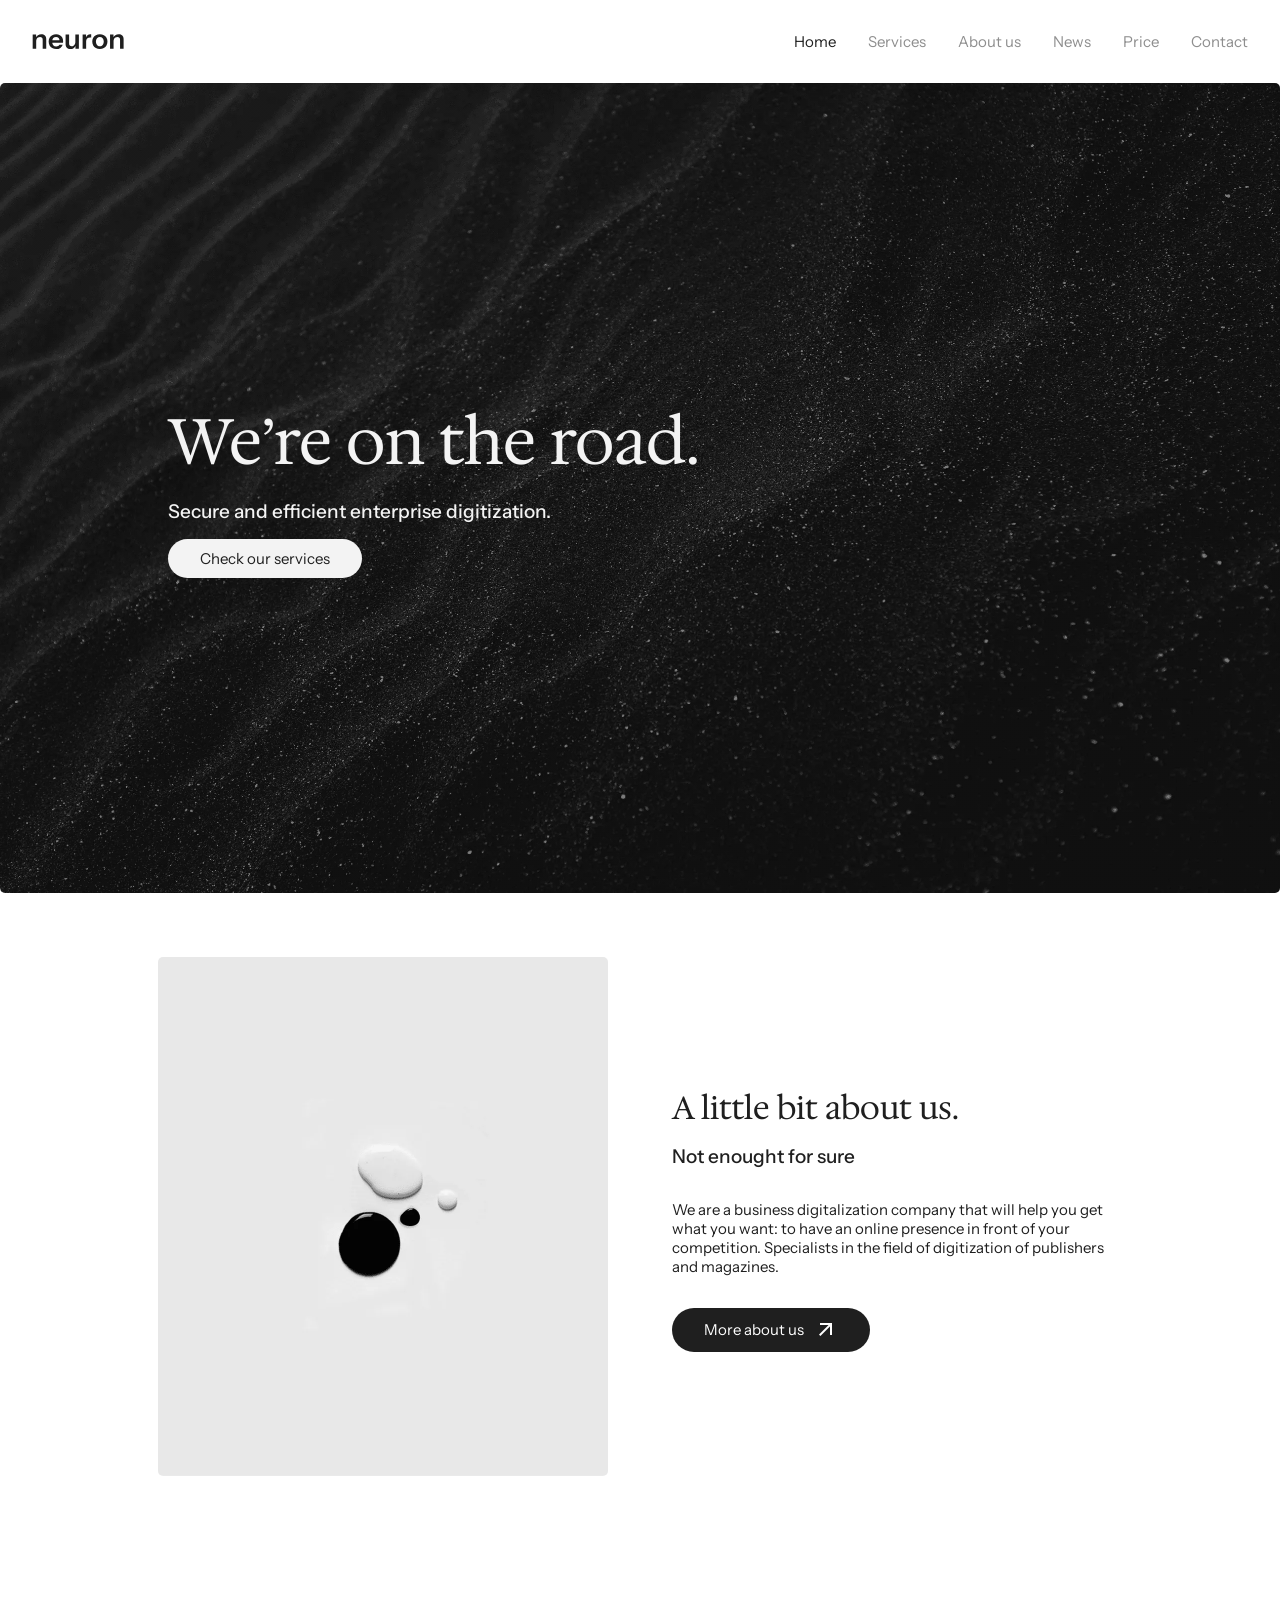
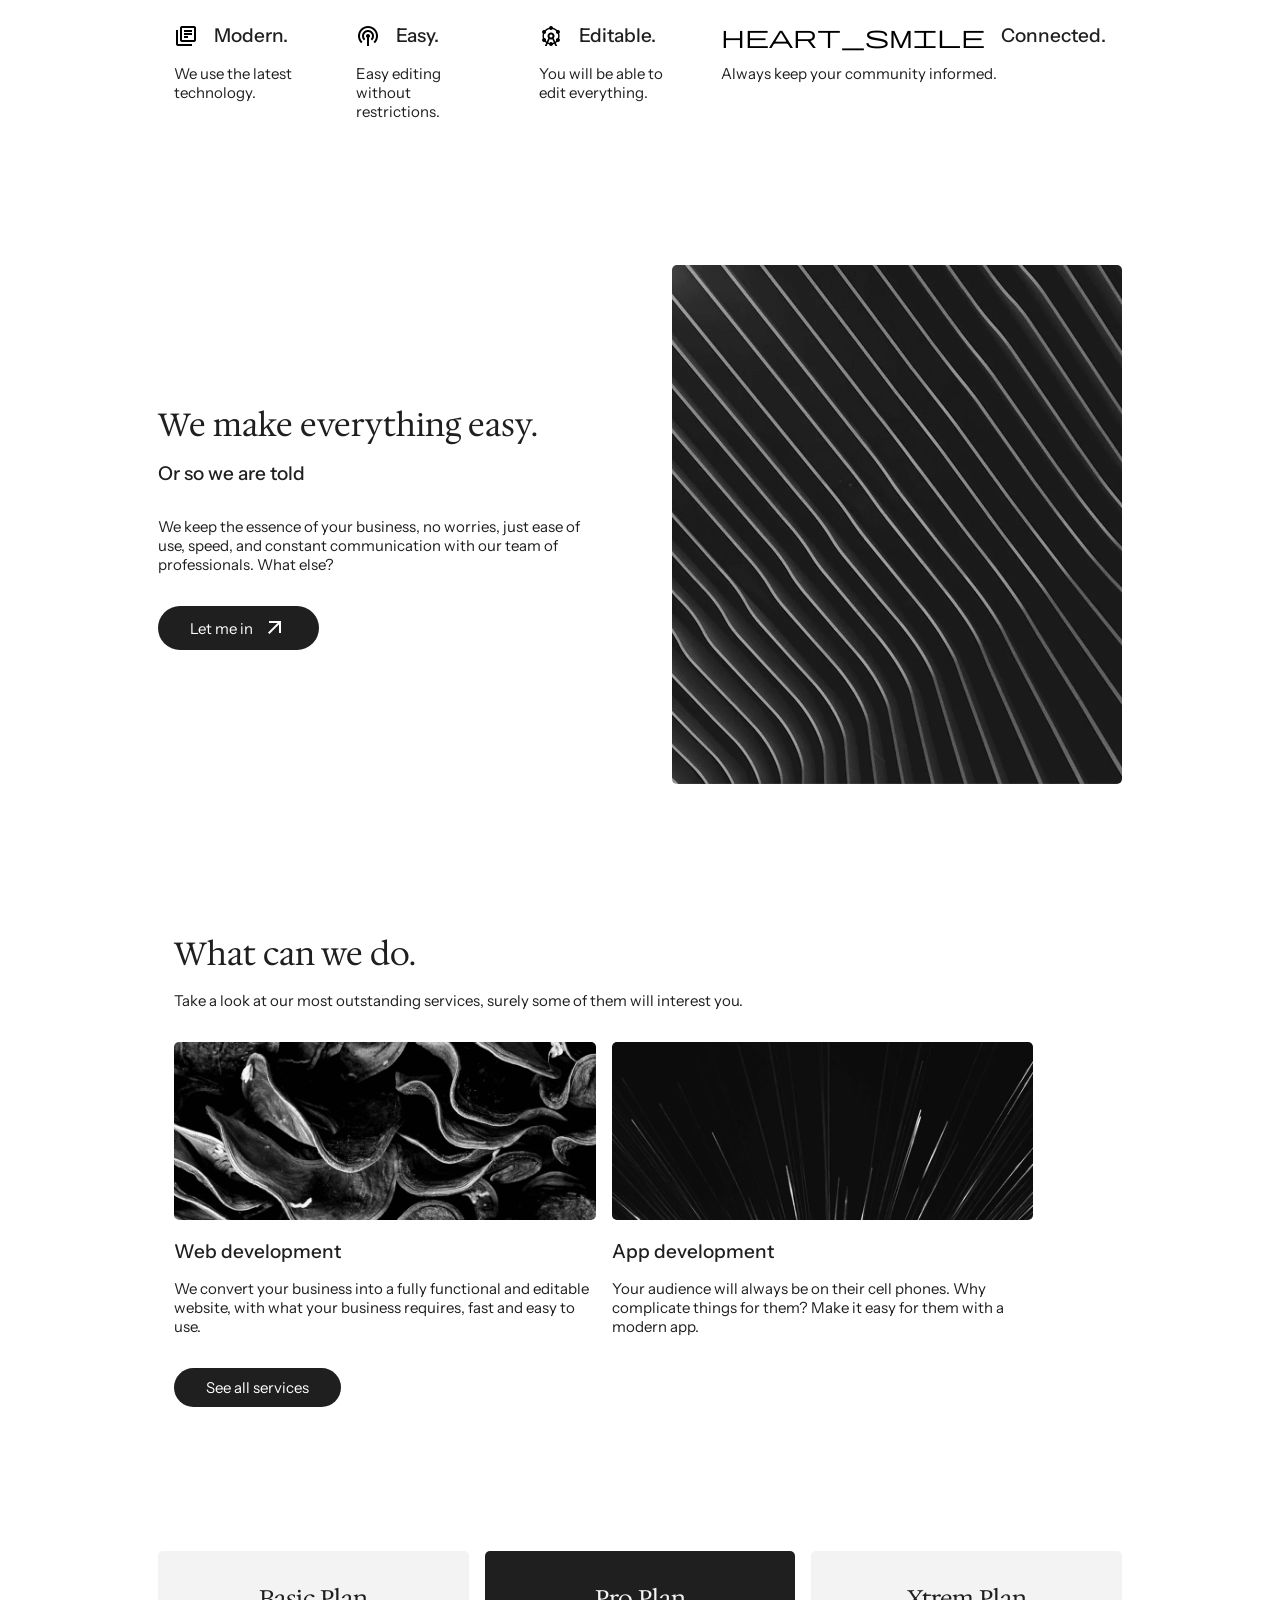
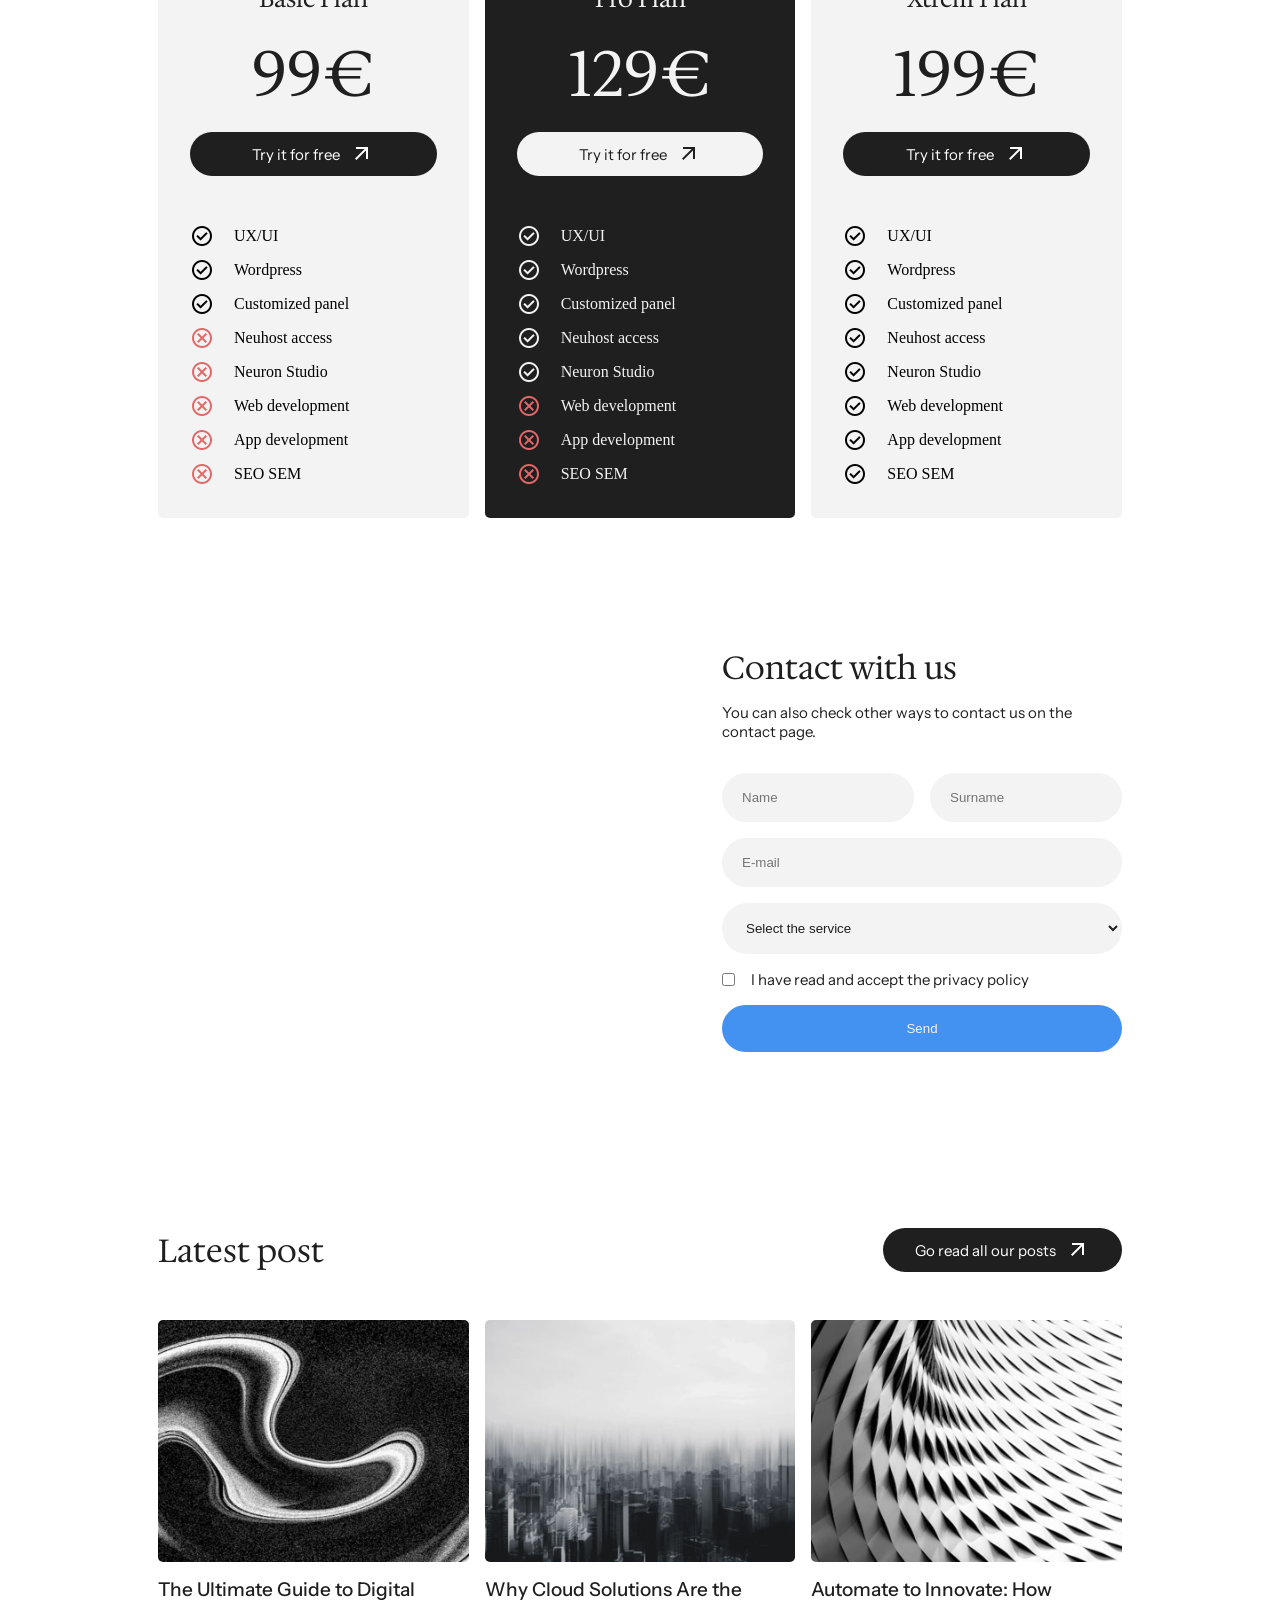
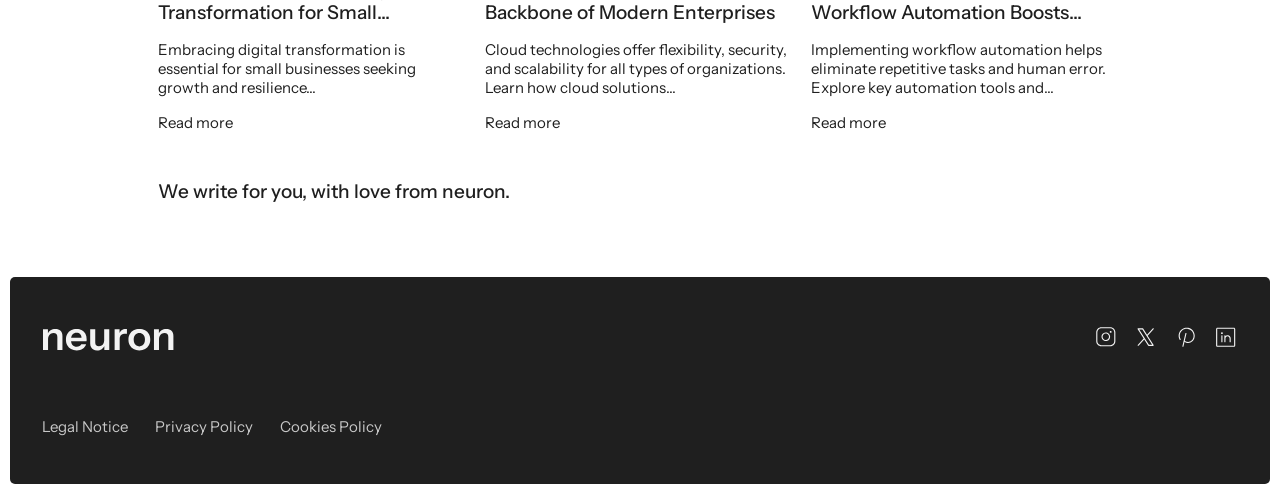
==== index.html @ 32d7fab7 "cambios" ====
<!DOCTYPE html>
<html lang="en">

<head>
    <meta charset="UTF-8">
    <meta name="viewport" content="width=device-width, initial-scale=1.0">
    <title>Neuron - Home</title>
    <link rel="stylesheet" href="css/index.css">
    <link href="https://fonts.googleapis.com/css2?family=Material+Symbols+Outlined" rel="stylesheet">
</head>

<body>

    <!--Header-->
    <header class="Header">
        <img class="Header__image" src="media/logo-black.svg" alt="">
        <nav class="Header__menu">
            <ul>
                <li class="Header__link"> <a href="#">Home</a></li>
                <li class="Header__link"> <a href="services.html">Services</a></li>
                <li class="Header__link"> <a href="about-us.html">About us</a></li>
                <li class="Header__link"> <a href="news.html">News</a></li>
                <li class="Header__link"> <a href="#price">Price</a></li>
                <li class="Header__link"> <a href="contact.html">Contact</a></li>
            </ul>
            <span class="material-symbols-outlined">menu</span>
        </nav>
    </header>
    <!-- / Header-->

    <!--Hero banner-->
    <section class="section Hero__banner">
        <div class="container Hero-banner__block">
            <h1>We’re on the road.</h1>
            <h4>Secure and efficient enterprise digitization.</h4>
            <a class="btn" href="#">Check our services</a>
        </div>
    </section>
    <!-- / Hero banner-->

    <!--Hero 1-->
    <section class="section hero-text">
        <div class="container hero-text__block">
            <div class="hero-text__image">
                <img src="media/Home-img-1.webp" alt="">
            </div>
            <div class="hero-text__content">
                <div class="hero-text__titles">
                    <h2>A little bit about us.</h2>
                    <h4>Not enought for sure</h4>
                </div>
                <p>We are a business digitalization company that will help you get what you want: to have an online
                    presence in front of your competition. Specialists in the field of digitization of publishers and
                    magazines.</p>
                <a class="btn" href="#">More about us <span class="material-symbols-outlined">arrow_outward</span></a>
            </div>
        </div>
    </section>
    <!-- / Hero 1-->

    <!--Icon cards-->
    <section class="section icon-cards ">
        <div class="container icon-cards__block">
            <div class="icon-cards__card">
                <div class="icon-cards__title">
                    <span class="material-symbols-outlined">library_books</span>
                    <h4>Modern.</h4>
                </div>
                <p>We use the latest technology.</p>
            </div>
            <div class="icon-cards__card">
                <div class="icon-cards__title">
                    <span class="material-symbols-outlined">podcasts</span>
                    <h4>Easy.</h4>
                </div>
                <p>Easy editing without restrictions.</p>
            </div>
            <div class="icon-cards__card">
                <div class="icon-cards__title">
                    <span class="material-symbols-outlined">attractions</span>
                    <h4>Editable.</h4>
                </div>
                <p>You will be able to edit everything.</p>
            </div>
            <div class="icon-cards__card">
                <div class="icon-cards__title">
                    <span class="material-symbols-outlined">heart_smile</span>
                    <h4>Connected.</h4>
                </div>
                <p>Always keep your community informed.</p>
            </div>
        </div>
    </section>
    <!-- / Icon cards-->

    <!--Hero-2-->
    <section class="section hero-text">
        <div class="container hero-text__block">
            <div class="hero-text__content">
                <div class="hero-text__titles">
                    <h2>We make everything easy.</h2>
                    <h4>Or so we are told</h4>
                </div>
                <p>We keep the essence of your business, no worries, just ease of use, speed, and constant communication
                    with our team of professionals. What else?</p>
                <a class="btn" href="#">Let me in <span class="material-symbols-outlined">arrow_outward</span></a>
            </div>
            <div class="hero-text__image">
                <img src="media/Home-img-2.webp" alt="">
            </div>
        </div>
    </section>
    <!-- / Hero 2-->


    <!--Services-->
    <section class="section services">
        <div class="container services__block">
            <h2>What can we do.</h2>
            <p>Take a look at our most outstanding services, surely some of them will interest you.</p>
            <div class="services__cards">
                <div class="services__card">
                    <div class="services__images">
                        <img src="media/Services-1.webp" alt="">
                    </div>
                    <h4>Web development</h4>
                    <p>We convert your business into a fully functional and editable website, with what your business
                        requires, fast and easy to use.</p>
                </div>
                <div class="services__card">
                    <div class="services__images">
                        <img src="media/Services-2.webp" alt="">
                    </div>
                    <h4>App development</h4>
                    <p>Your audience will always be on their cell phones. Why complicate things for them? Make it easy
                        for them with a modern app.</p>
                </div>
            </div>
            <a class="btn" href="#">See all services</a>
        </div>
    </section>
    <!-- / Services-->

    <!--Prices-->
    <section id="price" class="section prices">
        <div class="container prices__block">
            <div class="prices__card">
                <div class="prices__heading">
                    <h3>Basic Plan</h3>
                    <span class="h1">99€</span>
                    <a Class="btn" href="#">Try it for free <span
                            class="material-symbols-outlined">arrow_outward</span></a>
                </div>
                <ul class="prices__list">
                    <li class="prices__item"> <span class="material-symbols-outlined">check_circle</span> UX/UI </li>
                    <li class="prices__item"> <span class="material-symbols-outlined">check_circle</span> Wordpress
                    </li>
                    <li class="prices__item"> <span class="material-symbols-outlined">check_circle</span> Customized
                        panel </li>
                    <li class="red prices__item"> <span class="material-symbols-outlined">cancel</span> Neuhost access
                    </li>
                    <li class="red prices__item"> <span class="material-symbols-outlined">cancel</span> Neuron Studio
                    </li>
                    <li class="red prices__item"> <span class="material-symbols-outlined">cancel</span> Web development
                    </li>
                    <li class="red prices__item"> <span class="material-symbols-outlined">cancel</span> App development
                    </li>
                    <li class="red prices__item"> <span class="material-symbols-outlined">cancel</span> SEO SEM </li>
                </ul>
            </div>
            <div class="prices__card black">
                <div class="prices__heading">
                    <h3>Pro Plan</h3>
                    <span class="h1">129€</span>
                    <a Class="btn" href="#">Try it for free <span
                            class="material-symbols-outlined">arrow_outward</span></a>
                </div>
                <ul class="prices__list">
                    <li class="prices__item"> <span class="material-symbols-outlined">check_circle</span> UX/UI </li>
                    <li class="prices__item"> <span class="material-symbols-outlined">check_circle</span> Wordpress
                    </li>
                    <li class="prices__item"> <span class="material-symbols-outlined">check_circle</span> Customized
                        panel </li>
                    <li class="prices__item"> <span class="material-symbols-outlined">check_circle</span> Neuhost access
                    </li>
                    <li class="prices__item"> <span class="material-symbols-outlined">check_circle</span> Neuron Studio
                    </li>
                    <li class="red prices__item"> <span class="material-symbols-outlined">cancel</span> Web development
                    </li>
                    <li class="red prices__item"> <span class="material-symbols-outlined">cancel</span> App development
                    </li>
                    <li class="red prices__item"> <span class="material-symbols-outlined">cancel</span> SEO SEM </li>
                </ul>
            </div>
            <div class="prices__card">
                <div class="prices__heading">
                    <h3>Xtrem Plan</h3>
                    <span class="h1">199€</span>
                    <a Class="btn" href="#">Try it for free <span
                            class="material-symbols-outlined">arrow_outward</span></a>
                </div>
                <ul class="prices__list">
                    <li class="prices__item"> <span class="material-symbols-outlined">check_circle</span> UX/UI </li>
                    <li class="prices__item"> <span class="material-symbols-outlined">check_circle</span> Wordpress
                    </li>
                    <li class="prices__item"> <span class="material-symbols-outlined">check_circle</span> Customized
                        panel </li>
                    <li class="prices__item"> <span class="material-symbols-outlined">check_circle</span> Neuhost access
                    </li>
                    <li class="prices__item"> <span class="material-symbols-outlined">check_circle</span> Neuron Studio
                    </li>
                    <li class="prices__item"> <span class="material-symbols-outlined">check_circle</span> Web
                        development </li>
                    <li class="prices__item"> <span class="material-symbols-outlined">check_circle</span> App
                        development </li>
                    <li class="prices__item"> <span class="material-symbols-outlined">check_circle</span> SEO SEM </li>
                </ul>
            </div>
        </div>
    </section>
    <!-- / Prices-->

    <!--Contact-->
    <section class="section contact">
        <div class="container contact__block">
            <div class="contact__map">
                <iframe
                    src="https://www.google.com/maps/embed?pb=!1m18!1m12!1m3!1d414.15770624673235!2d-0.35536338507830945!3d39.47865027854666!2m3!1f0!2f0!3f0!3m2!1i1024!2i768!4f13.1!3m3!1m2!1s0xd604f49cc253387%3A0xa7be35bdeeb341d2!2sCEI%20Centro%20de%20Estudios%20Innovaci%C3%B3n.%20Cursos%20y%20masters%20de%20dise%C3%B1o%2C%20interiores%2C%20web%2C%20videojuegos%2C%20cloud%2C%20data%20y%20marketing%20digital!5e0!3m2!1ses!2ses!4v1770633653352!5m2!1ses!2ses"
                    height="450" style="border:0;" allowfullscreen="" loading="lazy"
                    referrerpolicy="no-referrer-when-downgrade"></iframe>
            </div>
            <div class="contact__content">
                <div class="contact__heading">
                    <h2>Contact with us</h2>
                    <p>You can also check other ways to contact us on the contact page.</p>
                </div>
                <form action="#" method="post">
                    <div class="form--row">
                        <!--Nombre-->
                        <label for="name" style="display:none;"></label>
                        <input id="name" type="text" name="name" placeholder="Name">

                        <!--Surname-->
                        <label for="surname" style="display:none;"></label>
                        <input id="surname" type="text" name="surname" placeholder="Surname">
                    </div>

                    <!--Email-->
                    <label for="email" style="display:none;"></label>
                    <input id="email" type="email" placeholder="E-mail" name="email">

                    <!--Services-->
                    <label for="services" style="display:none;"></label>
                    <select name="services" id="services">
                        <option value="1" selected disabled>Select the service</option>
                        <option value="2">Item 2</option>
                        <option value="3">Item 3</option>
                        <option value="4">Item 4</option>
                    </select>

                    <!--Checkbox-->
                    <div class="form--row acceptance">
                        <label for="privacy-policy">I have read and accept the privacy policy</label>
                        <input id="privacy-policy" type="checkbox" name="check">
                    </div>
                    <input class="boton-send" type="submit" value="Send">

                </form>
            </div>
        </div>

    </section>
    <!-- / Contact-->

    <!--Posts-->
    <section class="section latest-post">
        <div class="container latest-post__block">
            <div class="latest-post__heading">
                <h2>Latest post</h2>
                <a class="btn" href="#">Go read all our posts <span
                        class="material-symbols-outlined">arrow_outward</span></a>
            </div>
            <div class="latest-post__cards">
                <div class="latest-post__card">
                    <img src="media/News-1.webp" alt="">
                    <h4>The Ultimate Guide to Digital Transformation for Small...</h4>
                    <p>Embracing digital transformation is essential for small businesses seeking growth and
                        resilience...</p>
                    <a class="latest-post__btn" href="#">Read more</a>
                </div>
                <div class="latest-post__card">
                    <img src="media/News-2.webp" alt="">
                    <h4>Why Cloud Solutions Are the Backbone of Modern Enterprises</h4>
                    <p>Cloud technologies offer flexibility, security, and scalability for all types of organizations.
                        Learn how cloud solutions...</p>
                    <a class="latest-post__btn" href="#">Read more</a>
                </div>
                <div class="latest-post__card">
                    <img src="media/News-3.webp" alt="">
                    <h4>Automate to Innovate: How Workflow Automation Boosts...</h4>
                    <p>Implementing workflow automation helps eliminate repetitive tasks and human error. Explore key
                        automation tools and...</p>
                    <a class="latest-post__btn" href="#">Read more</a>
                </div>
            </div>
            <h4>We write for you, with love from neuron.</h4>
        </div>
    </section>
    <!-- / Posts-->

    <!--Footer-->
    <footer>
        <div class="footer__block">
            <div class="footer__heading">
                <img class="footer__logo" src="media/logo-light.svg" alt="">
                <ul class="footer__icons">
                    <li><a href="#"><img src="media/InstagramLogo.svg" alt=""></a></li>
                    <li><a href="#"><img src="media/XLogo.svg" alt=""></a></li>
                    <li><a href="#"><img src="media/PinterestLogo.svg" alt=""></a></li>
                    <li><a href="#"><img src="media/LinkedinLogo.svg" alt=""></a></li>
                </ul>
            </div>
            <ul class="footer__links">
                <li><a class="footer__" href="#">Legal Notice</a></li>
                <li><a class="footer__" href="#">Privacy Policy</a></li>
                <li><a class="footer__" href="#">Cookies Policy</a></li>
            </ul>
        </div>
    </footer>
    <!-- / Footer-->
</body>

</html>
---- css/index.css ----
@import url('https://fonts.googleapis.com/css2?family=Hedvig+Letters+Serif:opsz@12..24&family=Instrument+Sans:ital,wght@0,400..700;1,400..700&display=swap');

:root {
    /* colores */
    --color-text: #1f1f1f;
    --color-light: #F3F3F3;
    --color-main: #4391F0;



    /* Fuentes */
    --font-titles: 'Hedvig Letters Serif', serif;
    --font-text: 'Instrument Sans', sans-serif;

    /* Size */
    --max-width: 60.25rem;
    --max-width-xl: 90rem;
}

/* Reset CSS*/
* {
    box-sizing: border-box;
    margin: 0;
    padding: 0;
    scroll-behavior: smooth;
}

img {
    max-width: 100%;
    width: 100%;
}

input {
    outline: none;
}

/* / Reset CSS */

/* Components */
.btn {
    padding: .625rem 2rem;
    border-radius: 2.375rem;
    background-color: var(--color-text);
    color: white;

    display: flex;
    justify-content: center;
    align-items: center;
    gap: .625rem;

    & span {
        font-size: 1.5rem;
    }

    @media (max-width: 45rem) {
        width: 100%;
    }

    &:hover {
        opacity: 0.8;
    }
}

/* Components - Inputs */

input,
select {
    padding: 1rem 1.1875rem;
    border-radius: 6.25rem;
    border: none;
    background-color: var(--color-light);
    color: var(--color-text);
    width: 100%;
}

input[type="submit"] {
    background-color: var(--color-main);
    color: var(--color-light);
}

.form--row {
    display: flex;
    align-items: center;
    gap: 1rem;


}


/* Components - text */
h1,
.h1 {
    font: 400 clamp(3rem, 5vw, 4rem) var(--font-titles);
    color: var(--color-text);
}

h2,
.h2 {
    font: 400 clamp(1.5rem, 5vw, 2rem) var(--font-titles);
    color: var(--color-text);
}

h3,
.h3 {
    font: 400 clamp(1.1875rem, 5vw, 1.5rem) var(--font-titles);
    color: var(--color-text);
}

h4,
.h4 {
    font: 500 clamp(1.0625rem, 5vh, 1.1875rem) var(--font-text);
    color: var(--color-text);
}

p,
.p,
label {
    font: 400 .9375rem var(--font-text);
    color: var(--color-text);
}

a,
.link li {
    font: 400 .9375rem var(--font-text);
    text-decoration: none;
}

.section {
    padding: clamp(2rem, 5vw, 4rem) 1rem;
    max-width: var(--max-width-xl);
    margin: 0 auto;
}

.container {
    max-width: var(--max-width);
    margin: 0 auto;
}

/*Components - text ---END*/

/* hero header*/
.Header {
    padding: clamp(1rem, 5vw, 2rem);
    display: flex;
    justify-content: space-between;
    max-width: var(--max-width-xl);
    margin: 0 auto;
}

.Header__image {
    max-width: 5.75rem;
}


.Header__menu ul {
    list-style: none;
    display: flex;
    gap: 2rem;

    @media (max-width: 45rem) {
        display: none;
    }
}


.Header__link a {
    display: flex;
    color: var(--color-text);
    opacity: 50%;

    &[href="#"] {
        opacity: 100%;
    }
}

/*Hero header---END*/


/* Hero Banner*/
.Hero__banner {
    background-image: linear-gradient(rgba(31, 31, 31, 0.2), rgba(31, 31, 31, 0.2)), url(../media/Home-banner.webp);
    background-size: cover;
    background-position: center center;
    background-repeat: no-repeat;
    min-height: 90vh;

    border-radius: 5px;

    display: flex;
    justify-content: center;
    align-items: center;
}

.Hero-banner__block {
    display: flex;
    flex-flow: column nowrap;
    width: 100%;
    gap: 1rem;
    padding: .625rem;
    align-items: start;
}

.Hero-banner__block h1,
.Hero-banner__block h4 {
    color: var(--color-light)
}

.Hero-banner__block .btn {
    background-color: var(--color-light);
    color: var(--color-text);
    opacity: 100%;
}

/*Hero Banner---END*/


/*hero text*/
.hero-text__block {
    display: flex;
    flex-flow: row wrap;
    align-items: center;
    gap: 4rem;
}

.hero-text__image {
    flex: 1 1 18.75rem;

    @media (max-width: 45rem) {
        order: 0;
    }
}

.hero-text__image img {
    border-radius: 5px;
}

.hero-text__content {
    display: flex;
    flex-flow: column nowrap;
    flex: 1 1 18.75rem;
    gap: 32px;
    align-items: start;

    @media (max-width: 45rem) {
        order: 1;
    }
}

.hero-text__titles {
    display: flex;
    flex-flow: column nowrap;
    gap: 1rem;
}

/* Icon cards*/
.icon-cards__block {
    display: flex;
    flex-flow: row wrap;
    gap: 1.5rem;
}

.icon-cards__card {
    display: flex;
    flex-flow: column nowrap;
    gap: 1rem;
    padding: 1rem;
    flex: 1 1 8.75rem;

    &.contact {
        background-color: var(--color-light);
    }

    & a {
        color: var(--color-text);
        text-decoration: underline;
    }
}

.icon-cards__title {
    display: flex;
    gap: 1rem;

    @media (max-width:45rem) {
        flex-direction: column;
        align-items: flex-start; 
        gap: 0.5rem;
    }
}

/* Services */
.services__block {
    padding: 1rem;
    gap: 1rem;
    display: flex;
    flex-flow: column nowrap;
    align-items: start;
}

.services__cards {
    gap: 1rem;
    padding: 1rem 0rem;
    display: grid;
    grid-template-columns: repeat(auto-fit, minmax(18.75rem, 1fr));
}

.services__card {
    gap: 1rem;
    display: flex;
    flex-flow: column nowrap;
}

.services__card img {
    max-height: 11.125rem;
    border-radius: 5px;
    object-fit: cover;
}


/* Prices */
.prices__block {
    display: flex;
    flex-flow: row wrap;
    gap: 1rem;
}

.prices__card {
    padding: 2rem;
    display: flex;
    flex-flow: column nowrap;
    gap: 3rem;
    background-color: var(--color-light);
    flex: 1 1 15.625rem;
    border-radius: 5px;

    &.black {
        background-color: var(--color-text);
        color: var(--color-light);

        & h3,
        .h1 {
            color: var(--color-light);
        }

        & .btn {
            background-color: var(--color-light);
            color: var(--color-text);
            opacity: 100%;
        }
    }
}

.prices__heading {
    gap: 1rem;
    display: flex;
    flex-flow: column nowrap;
    text-align: center;

}


.prices__list {
    list-style: none;
    display: flex;
    flex-flow: column nowrap;
    gap: .625rem;
}

.prices__item {
    display: flex;
    flex-flow: row nowrap;
    gap: 1.25rem;
    align-items: center;


    &.red span {
        color: #e26868
    }
}


/* Contact Form */
.contact__block {
    display: flex;
    flex-flow: row wrap;
    gap: 4rem;
}

.contact__map {
    flex: 2 1 18.75rem;

    & iframe {
        width: 100%;
        filter: grayscale(1);
    }
}

.contact__content {
    display: flex;
    flex-flow: column nowrap;
    flex: 1 1 18.75rem;
    gap: 2rem;

    & #name, #surname, #email, select {
        border: 1px solid transparent;

        &:focus {
            border: 1px solid black;
        }
    }

    & .boton-send:hover {
        opacity: 80%;
    }
}

.contact__heading {
    display: flex;
    flex-flow: column nowrap;
    gap: .875rem;
}

form {
    display: flex;
    flex-flow: column nowrap;
    gap: 1rem;
}

.acceptance {
    flex-direction: row-reverse;
    justify-content: start;

    & input {
        width: auto;
    }
}

/* Latest post */
.latest-post__block {
    gap: 2rem;
    display: flex;
    flex-flow: column nowrap;
}

.latest-post__heading {
    display: flex;
    flex-flow: row wrap;
    justify-content: space-between;
    align-items: center;
    gap: 1rem;
}

.latest-post__cards {
    display: grid;
    grid-template-columns: repeat(auto-fit, minmax(18.75rem, 1fr));
    gap: 1rem;
    padding: 1rem 0rem;
}

.latest-post__card {
    display: flex;
    flex-flow: column nowrap;
    gap: 1rem;

    & img {
        border-radius: 5px;
    }

    & a {
        color: var(--color-text);
    }
}

/* Footer */
footer {
    padding: .625rem;
}

.footer__block {
    gap: 2rem;
    padding: 2rem;
    display: flex;
    flex-flow: column nowrap;
    max-width: var(--max-width-xl);
    background-color: var(--color-text);
    border-radius: 5px;
    margin: 0 auto;
}

.footer__heading {
    display: flex;
    flex-flow: row wrap;
    align-items: center;
    justify-content: space-between;
    padding: 1rem 0rem;

    & .footer__logo {
        max-width: 8.2769rem;
    }

}

.footer__icons {
    display: flex;
    flex-flow: row wrap;
    gap: 1rem;
    list-style: none;


}

.footer__links {
    gap: 1.6875rem;
    padding: 1rem 0rem;
    display: flex;
    flex-flow: row wrap;
    list-style: none;
    opacity: 0.8;

    & a {
        color: var(--color-light);
    }
}



@media (min-width: 45rem) {
    .Header__menu span {
        display: none;
    }
}

@media (max-width: 45rem) {
    .Header__menu ul {
        display: none;
    }
}


/* ----- SERVICES -----*/

.Hero__banner--small {
    background-size: cover;
    background-position: center center;
    background-repeat: no-repeat;
    min-height: 36vh;
    border-radius: 5px;

    display: flex;
    justify-content: center;
    align-items: center;

    &.services-banner {
        background-image: linear-gradient(rgba(31, 31, 31, 0.8), rgba(31, 31, 31, 0.8)), url(../media/Services-banner.webp);
    }

    &.about-banner {
        background-image: linear-gradient(rgba(31, 31, 31, 0.8), rgba(31, 31, 31, 0.8)), url(../media/About-banner.webp);
    }

    &.news-banner {
        background-image: linear-gradient(rgba(31, 31, 31, 0.8), rgba(31, 31, 31, 0.8)), url(../media/News-banner.webp);
    }

    &.contact-banner {
        background-image: linear-gradient(rgba(31, 31, 31, 0.8), rgba(31, 31, 31, 0.8)), url(../media/News-banner.webp);

    }

}


.Hero-banner__block--small {
    display: flex;
    flex-flow: column nowrap;
    width: 100%;
    gap: 1rem;
    padding: .625rem;
    align-items: center;

    & h1 {
        color: var(--color-light);
    }
}
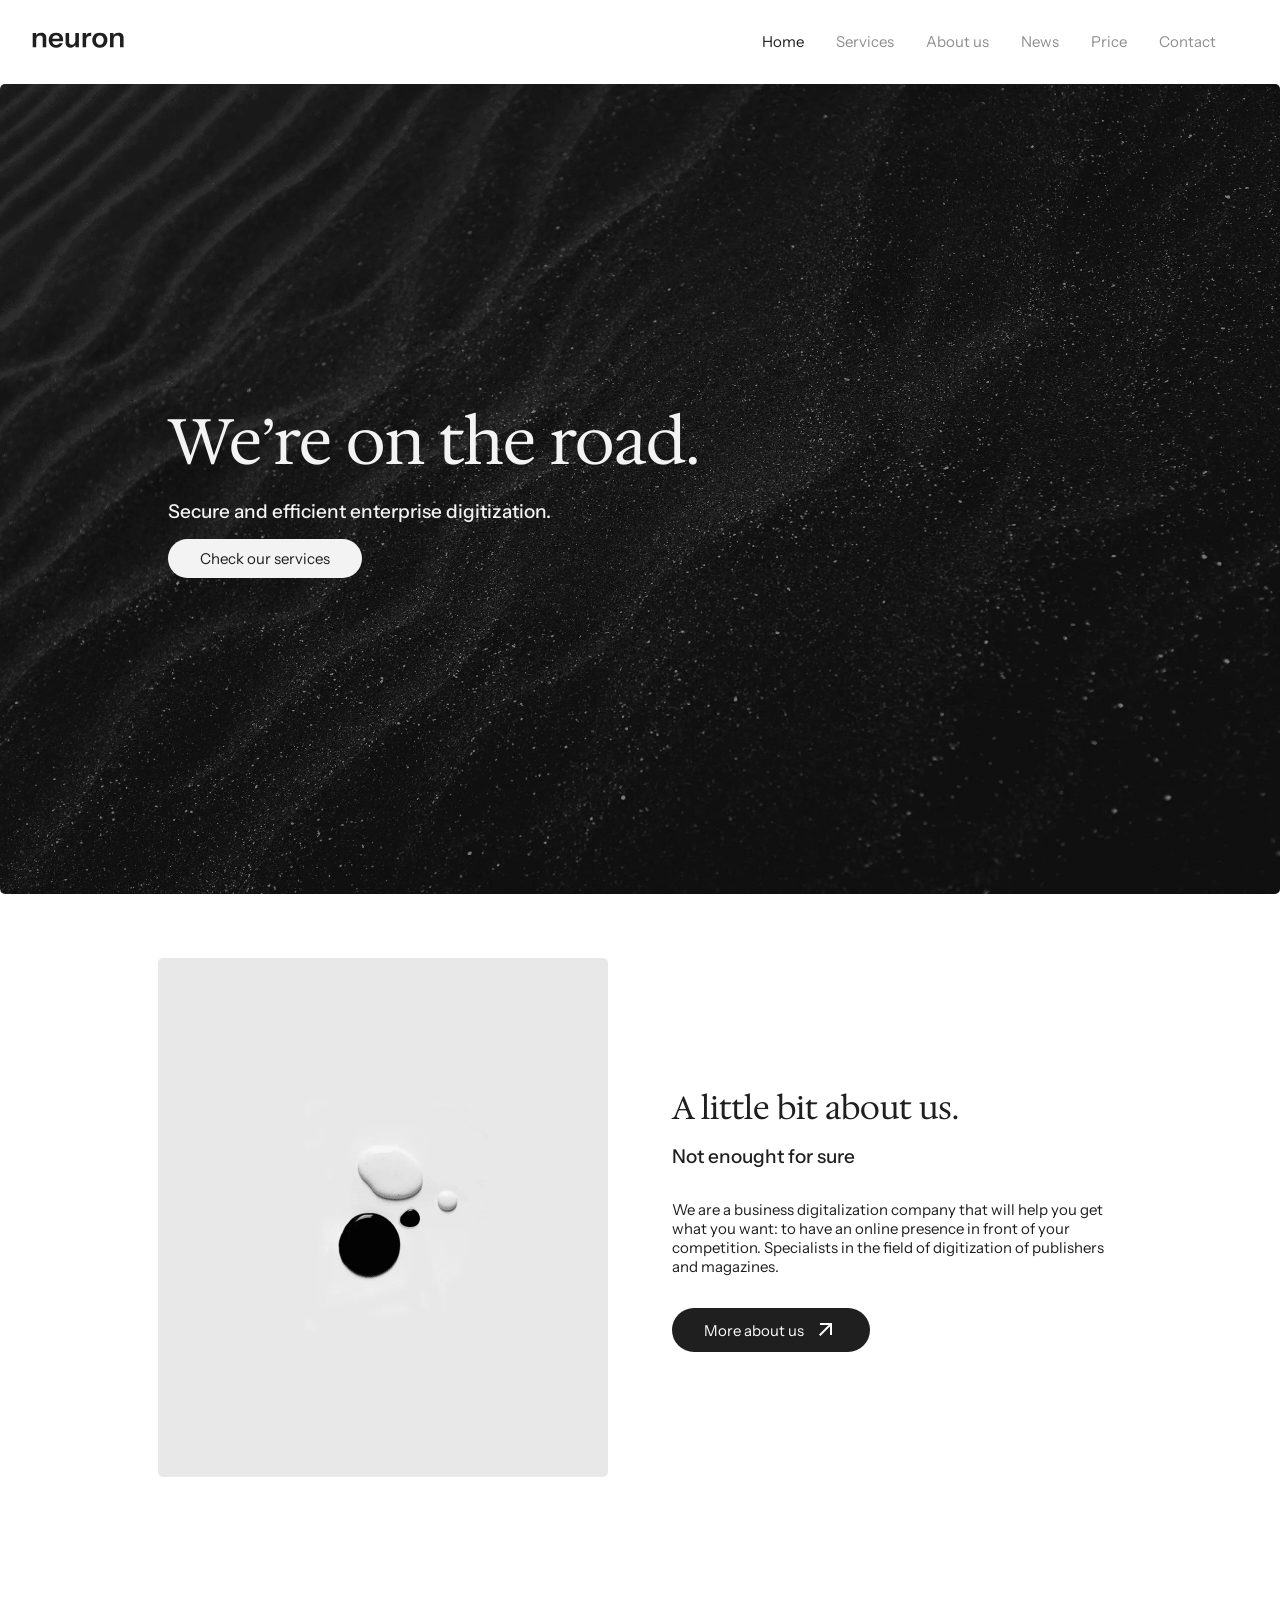
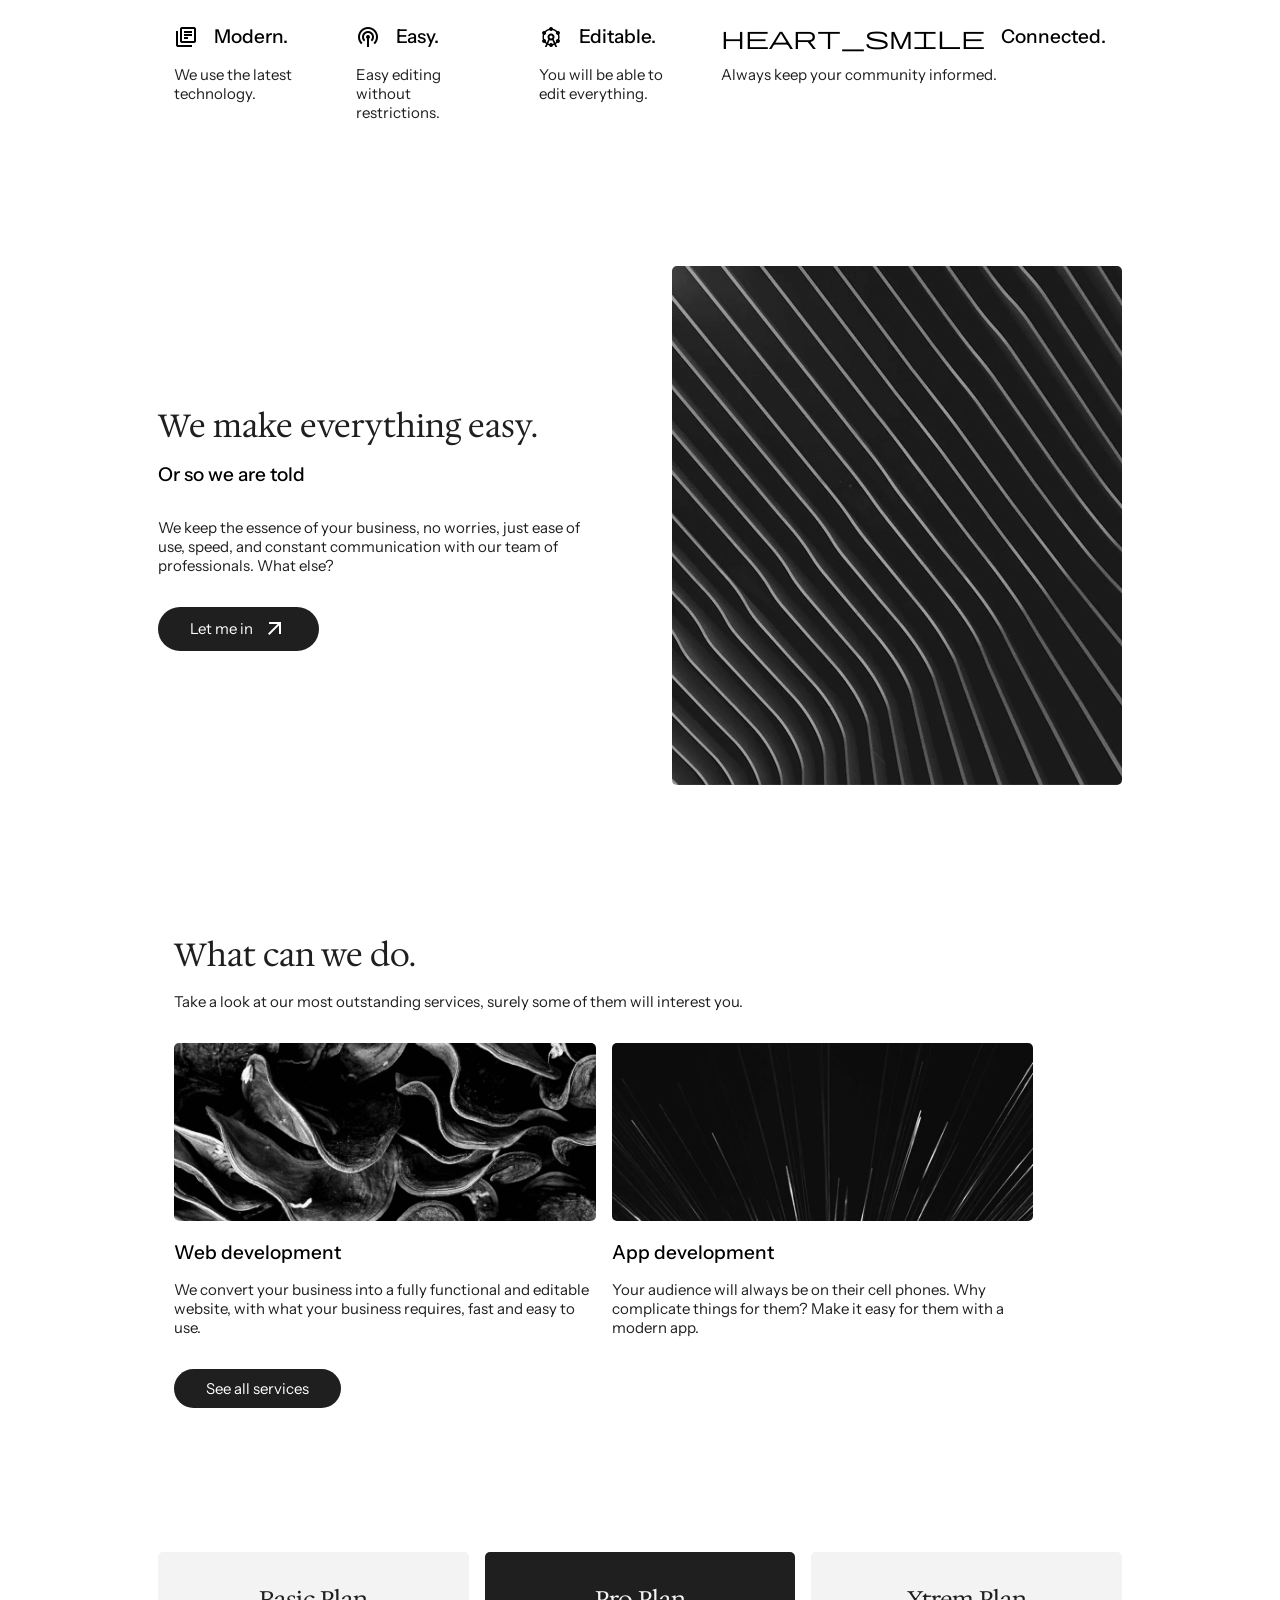
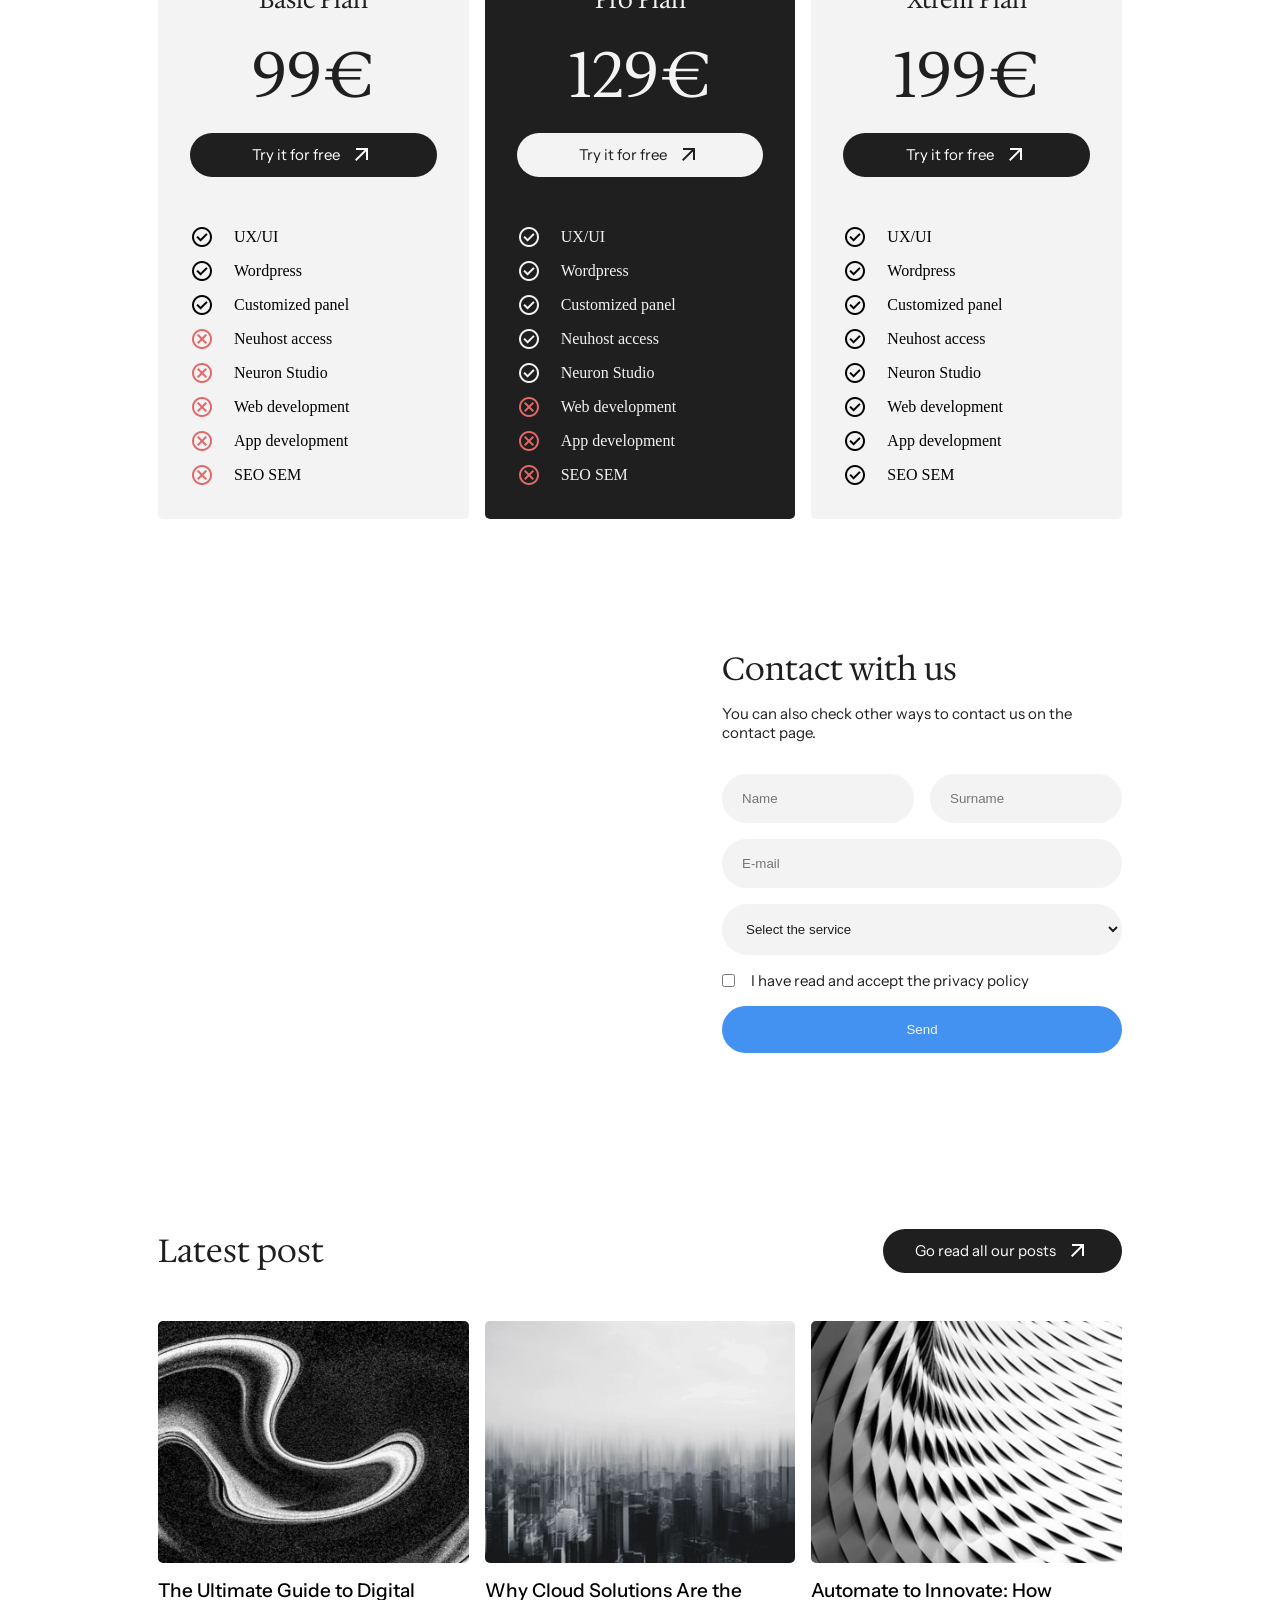
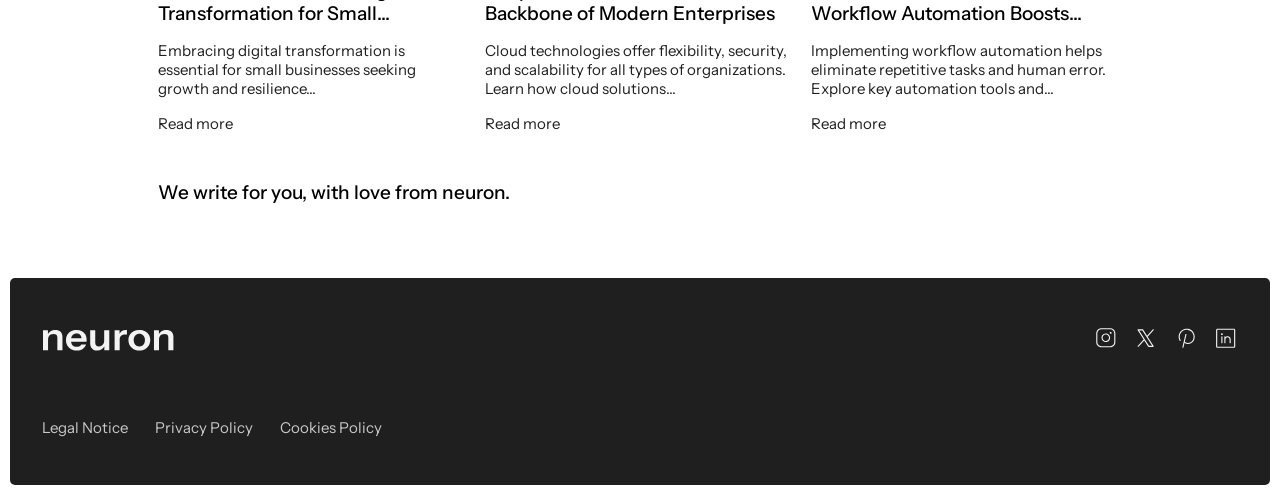
==== commit 6542609c: "Nuevo menu" ====
--- a/index.html
+++ b/index.html
@@ -7,32 +7,39 @@
     <title>Neuron - Home</title>
     <link rel="stylesheet" href="css/index.css">
     <link href="https://fonts.googleapis.com/css2?family=Material+Symbols+Outlined" rel="stylesheet">
+    <script defer src="js/index.js"></script>
 </head>
 
 <body>
 
     <!--Header-->
-    <header class="Header">
-        <img class="Header__image" src="media/logo-black.svg" alt="">
-        <nav class="Header__menu">
+    <header class="header">
+        <a href="#" class="header__logo" aria-label="Neuron-Home">
+        <img class="header__image" src="media/logo-black.svg" alt="">
+        </a>
+        <nav id="menuNav" class="header__menu">
             <ul>
-                <li class="Header__link"> <a href="#">Home</a></li>
-                <li class="Header__link"> <a href="services.html">Services</a></li>
-                <li class="Header__link"> <a href="about-us.html">About us</a></li>
-                <li class="Header__link"> <a href="news.html">News</a></li>
-                <li class="Header__link"> <a href="#price">Price</a></li>
-                <li class="Header__link"> <a href="contact.html">Contact</a></li>
+                <li class="header__link"> <a href="#">Home</a></li>
+                <li class="header__link"> <a href="services.html">Services</a></li>
+                <li class="header__link"> <a href="about-us.html">About us</a></li>
+                <li class="header__link"> <a href="news.html">News</a></li>
+                <li class="header__link"> <a href="#price">Price</a></li>
+                <li class="header__link"> <a href="contact.html">Contact</a></li>
+                <li><button onclick="toggleMenu()" class="header__menu-toggle" aria-label="Toggle-navigation-menu"><span class="material-symbols-outlined" aria-hidden="true">close</span></button></li>
             </ul>
-            <span class="material-symbols-outlined">menu</span>
+            <button onclick="toggleMenu()" class="header__menu-toggle" aria-label="Toggle-navigation-menu">
+                <span class="material-symbols-outlined" aria-hidden="true">menu</span>
+            </button>
         </nav>
     </header>
     <!-- / Header-->
+
 
     <!--Hero banner-->
     <section class="section Hero__banner">
         <div class="container Hero-banner__block">
             <h1>We’re on the road.</h1>
-            <h4>Secure and efficient enterprise digitization.</h4>
+            <h2 class="h4">Secure and efficient enterprise digitization.</h2>
             <a class="btn" href="#">Check our services</a>
         </div>
     </section>
@@ -47,7 +54,7 @@
             <div class="hero-text__content">
                 <div class="hero-text__titles">
                     <h2>A little bit about us.</h2>
-                    <h4>Not enought for sure</h4>
+                    <h3 class="h4">Not enought for sure</h3>
                 </div>
                 <p>We are a business digitalization company that will help you get what you want: to have an online
                     presence in front of your competition. Specialists in the field of digitization of publishers and
--- a/css/index.css
+++ b/css/index.css
@@ -32,6 +32,18 @@
 
 input {
     outline: none;
+}
+
+button {
+    border: none;
+    background-color: transparent;
+    color: inherit;
+}
+
+ul {
+    list-style: none;
+    margin: 0;
+    padding: 0;
 }
 
 /* / Reset CSS */
@@ -82,8 +94,6 @@
     display: flex;
     align-items: center;
     gap: 1rem;
-
-
 }
 
 
@@ -109,7 +119,6 @@
 h4,
 .h4 {
     font: 500 clamp(1.0625rem, 5vh, 1.1875rem) var(--font-text);
-    color: var(--color-text);
 }
 
 p,
@@ -138,21 +147,34 @@
 
 /*Components - text ---END*/
 
+body.no-scroll {
+    overflow: hidden;
+}
+
 /* hero header*/
-.Header {
+.header {
     padding: clamp(1rem, 5vw, 2rem);
     display: flex;
     justify-content: space-between;
     max-width: var(--max-width-xl);
     margin: 0 auto;
-}
-
-.Header__image {
+
+    & button {
+        display: none;
+
+        @media (max-width: 45rem) {
+            display: block;
+        }
+    }
+
+}
+
+.header__image {
     max-width: 5.75rem;
 }
 
 
-.Header__menu ul {
+.header__menu ul {
     list-style: none;
     display: flex;
     gap: 2rem;
@@ -163,7 +185,7 @@
 }
 
 
-.Header__link a {
+.header__link a {
     display: flex;
     color: var(--color-text);
     opacity: 50%;
@@ -198,6 +220,10 @@
     gap: 1rem;
     padding: .625rem;
     align-items: start;
+
+    & h2 {
+        color: var(--color-light)
+    }
 }
 
 .Hero-banner__block h1,
@@ -282,7 +308,7 @@
 
     @media (max-width:45rem) {
         flex-direction: column;
-        align-items: flex-start; 
+        align-items: flex-start;
         gap: 0.5rem;
     }
 }
@@ -400,7 +426,10 @@
     flex: 1 1 18.75rem;
     gap: 2rem;
 
-    & #name, #surname, #email, select {
+    & #name,
+    #surname,
+    #email,
+    select {
         border: 1px solid transparent;
 
         &:focus {
@@ -524,13 +553,13 @@
 
 
 @media (min-width: 45rem) {
-    .Header__menu span {
+    .header__menu span {
         display: none;
     }
 }
 
 @media (max-width: 45rem) {
-    .Header__menu ul {
+    .header__menu ul {
         display: none;
     }
 }
@@ -580,4 +609,35 @@
     & h1 {
         color: var(--color-light);
     }
+}
+
+@media (max-width:45rem) {
+    .header__menu ul {
+        display: none;
+    }
+
+    .header__menu.active ul {
+        display: flex;
+        position: fixed;
+        width: 100vw;
+        height: 100vh;
+        flex-direction: column;
+        background-color: var(--color-light);
+        top: 0;
+        left: 0;
+        padding: 2rem;
+        gap: 2rem;
+        justify-content: center;
+
+        & li a {
+            font: 400 clamp(1.5rem, 5vw, 2rem) var(--font-titles);
+        }
+
+        & .header__menu-toggle {
+            position: absolute;
+            top: 2rem;
+            right: 2rem;
+        }
+    }
+
 }
